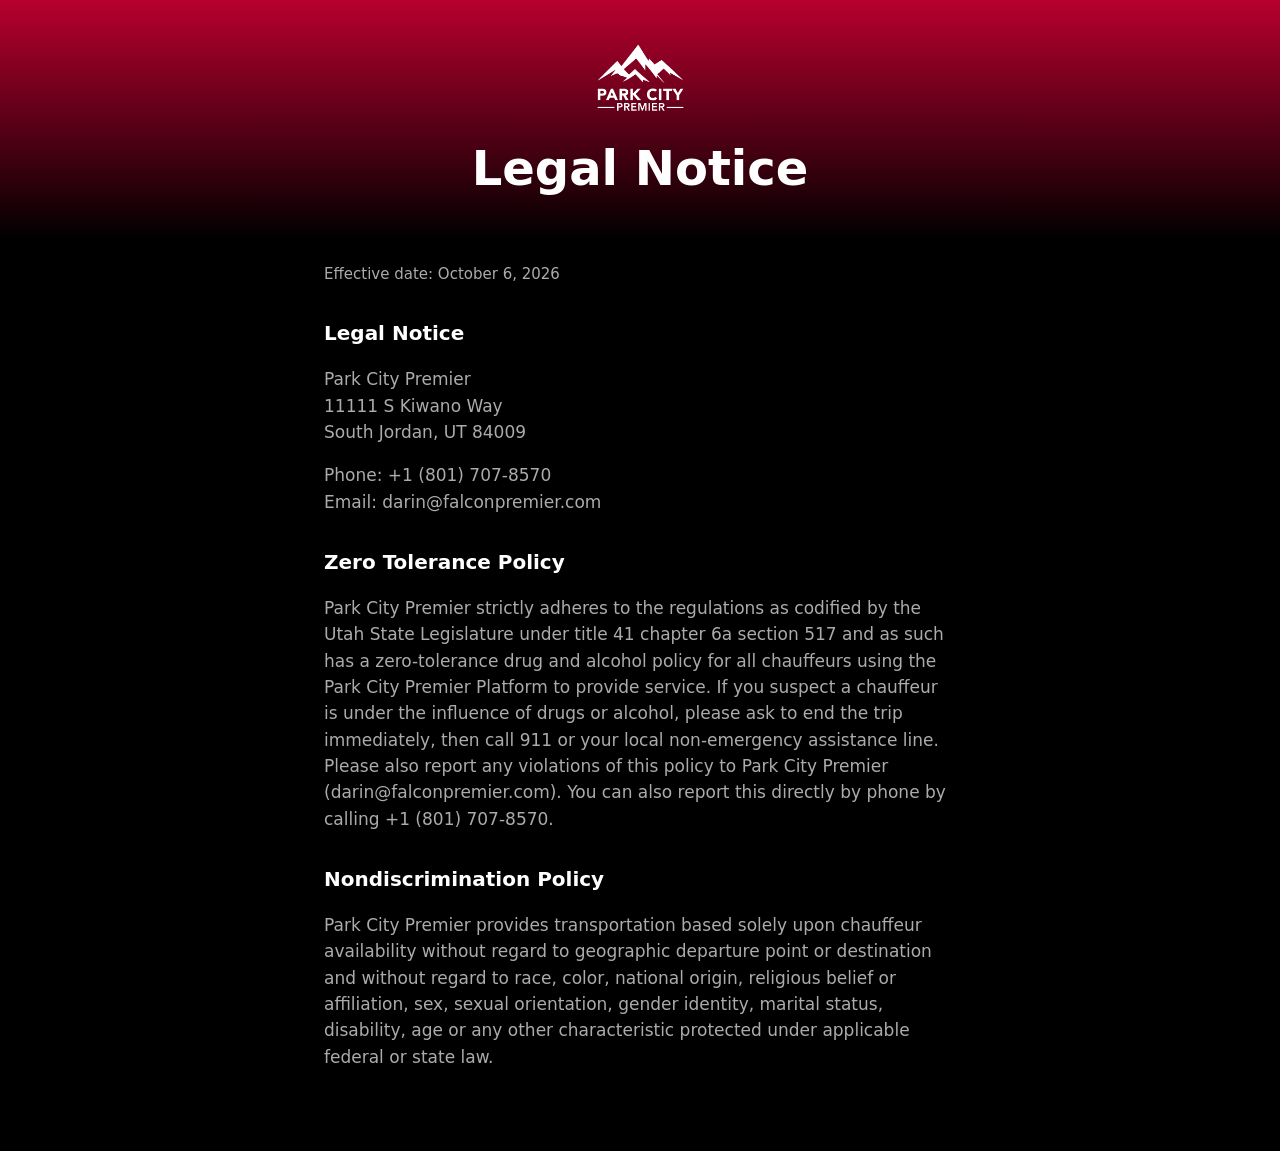
==== legal.html @ f42cf813 "updates legal notice" ====
<!DOCTYPE html>
<html lang="en">
<head>
  <meta charset="utf-8">
  <meta name="viewport" content="width=device-width, initial-scale=1">
  <meta name="color-scheme" content="dark">
  <meta name="theme-color" content="#B8002E">
  <title>Legal Notice | Park City Premier</title>
  <link rel="stylesheet" href="styles.css">
</head>
<body>
  <header class="band">
    <a class="band-logo" href="./"><img src="logo.png" alt="Park City Premier home" width="96" height="96"></a>
    <h1>Legal Notice</h1>
  </header>
  <main class="document">
    <p class="effective">Effective date: October 6, 2026</p>
    <h2>Legal Notice</h2>
    <p>Park City Premier<br>
      11111 S Kiwano Way<br>
      South Jordan, UT 84009</p>
    <p>Phone: +1 (801) 707-8570<br>
      Email: darin@falconpremier.com</p>
    <h2>Zero Tolerance Policy</h2>
    <p>Park City Premier strictly adheres to the regulations as codified by the Utah State Legislature under title 41 chapter 6a section 517 and as such has a zero-tolerance drug and alcohol policy for all chauffeurs using the Park City Premier Platform to provide service. If you suspect a chauffeur is under the influence of drugs or alcohol, please ask to end the trip immediately, then call 911 or your local non-emergency assistance line. Please also report any violations of this policy to Park City Premier (darin@falconpremier.com). You can also report this directly by phone by calling +1 (801) 707-8570.</p>
    <h2>Nondiscrimination Policy</h2>
    <p>Park City Premier provides transportation based solely upon chauffeur availability without regard to geographic departure point or destination and without regard to race, color, national origin, religious belief or affiliation, sex, sexual orientation, gender identity, marital status, disability, age or any other characteristic protected under applicable federal or state law.</p>
  </main>
</body>
</html>
---- styles.css ----
:root {
  --accent-red: #B8002E;
  --primary-text: #FFFFFF;
  --body-text: #ABABAB;
  --screen-background: #000000;
  color-scheme: dark;
}

* {
  box-sizing: border-box;
}

html,
body {
  margin: 0;
}

body {
  min-height: 100vh;
  min-height: 100dvh;
  background-color: var(--screen-background);
  color: var(--primary-text);
  font-family: -apple-system, BlinkMacSystemFont, "SF Pro Text", system-ui, "Helvetica Neue", Arial, sans-serif;
  -webkit-font-smoothing: antialiased;
  -webkit-text-size-adjust: 100%;
}

.landing {
  display: flex;
  align-items: center;
  justify-content: center;
  padding: 48px 24px;
  background-image: linear-gradient(to bottom, var(--accent-red) 0%, var(--screen-background) 65%);
  background-repeat: no-repeat;
}

.landing-content {
  display: flex;
  flex-direction: column;
  align-items: center;
  gap: 40px;
  width: 100%;
  max-width: 360px;
}

.logo {
  margin: 0;
}

.logo img {
  display: block;
  width: min(240px, 60vw);
  height: auto;
}

.actions {
  display: flex;
  flex-direction: column;
  gap: 12px;
  width: 100%;
}

.button {
  display: flex;
  align-items: center;
  justify-content: center;
  height: 56px;
  border-radius: 16px;
  background-color: var(--accent-red);
  color: var(--primary-text);
  font-size: 17px;
  font-weight: 600;
  text-decoration: none;
}

.button:hover {
  filter: brightness(1.1);
}

.button:active {
  opacity: 0.85;
}

.button:focus-visible {
  outline: 2px solid var(--primary-text);
  outline-offset: 3px;
}

.band {
  padding: 32px 24px 44px;
  background-image: linear-gradient(to bottom, var(--accent-red), var(--screen-background));
  text-align: center;
}

.band-logo {
  display: inline-block;
  margin-bottom: 8px;
}

.band-logo img {
  display: block;
  width: 96px;
  height: auto;
}

.band h1 {
  margin: 0;
  font-size: clamp(32px, 8vw, 48px);
  font-weight: 800;
}

.document {
  max-width: 680px;
  margin: 0 auto;
  padding: 8px 24px 64px;
  color: var(--body-text);
  font-size: 17px;
  line-height: 1.55;
}

.document h2 {
  margin: 32px 0 8px;
  color: var(--primary-text);
  font-size: 20px;
  font-weight: 600;
}

.document a {
  color: var(--primary-text);
}

.effective {
  font-size: 15px;
}

@media print {
  body {
    min-height: 0;
  }

  :root {
    --primary-text: #000000;
    --body-text: #000000;
    --screen-background: #FFFFFF;
  }

  .band {
    padding: 0 0 16px;
    background-image: none;
  }

  .band-logo {
    display: none;
  }
}
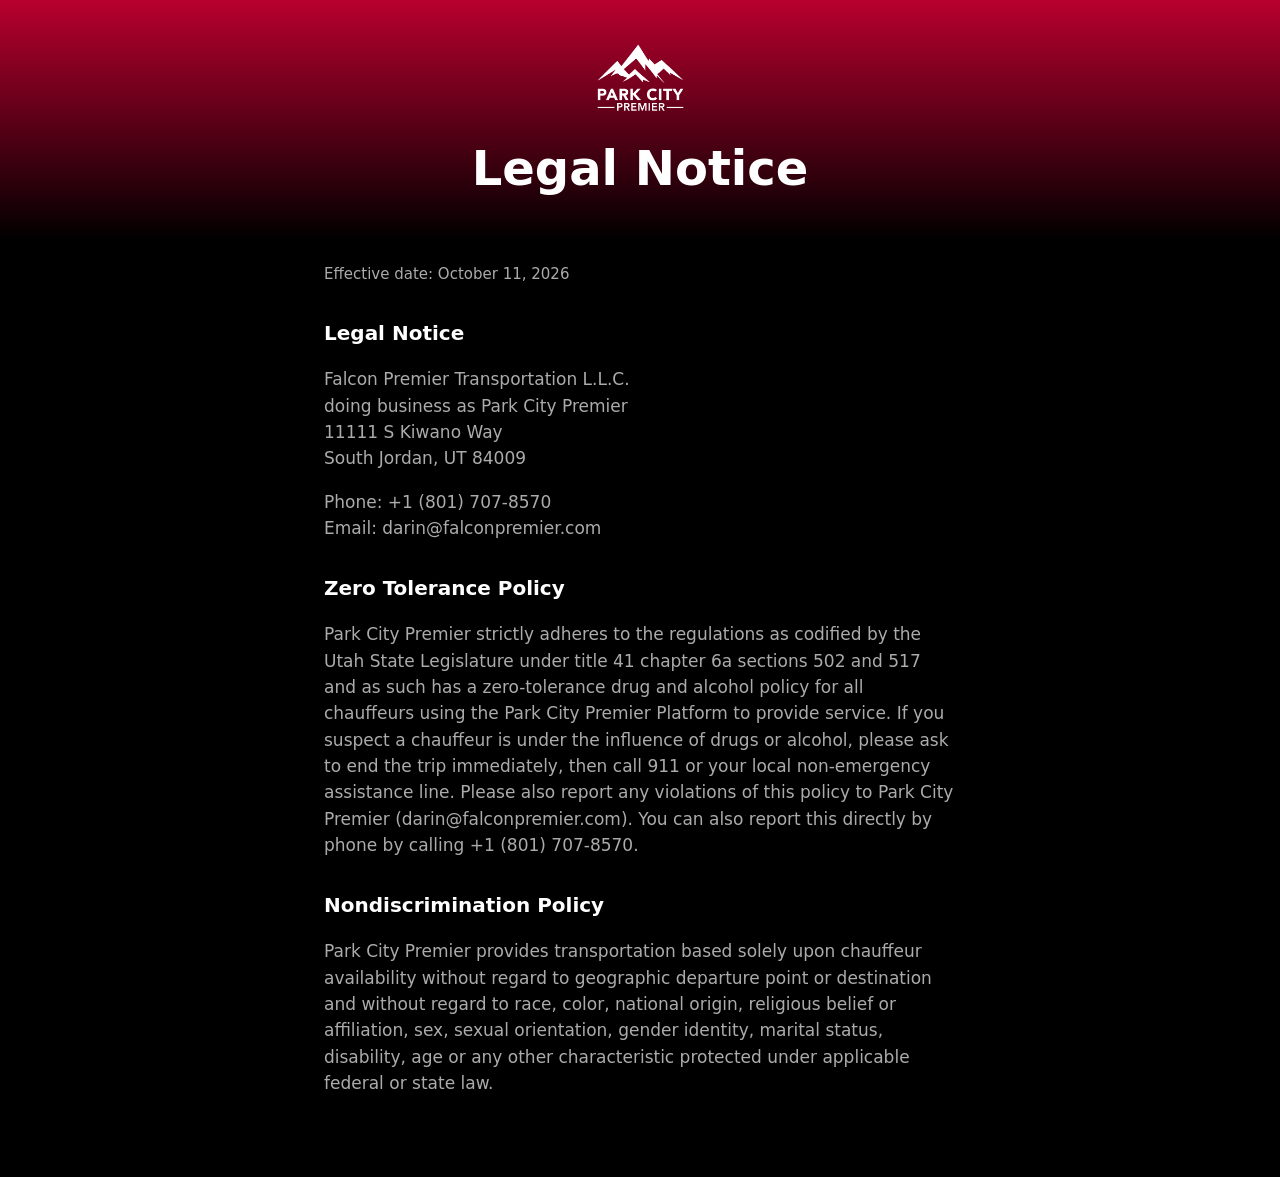
==== commit b109f41c: "update initial legal notice" ====
--- a/legal.html
+++ b/legal.html
@@ -14,15 +14,16 @@
     <h1>Legal Notice</h1>
   </header>
   <main class="document">
-    <p class="effective">Effective date: October 6, 2026</p>
+    <p class="effective">Effective date: October 11, 2026</p>
     <h2>Legal Notice</h2>
-    <p>Park City Premier<br>
+    <p>Falcon Premier Transportation L.L.C.<br>
+      doing business as Park City Premier<br>
       11111 S Kiwano Way<br>
       South Jordan, UT 84009</p>
     <p>Phone: +1 (801) 707-8570<br>
       Email: darin@falconpremier.com</p>
     <h2>Zero Tolerance Policy</h2>
-    <p>Park City Premier strictly adheres to the regulations as codified by the Utah State Legislature under title 41 chapter 6a section 517 and as such has a zero-tolerance drug and alcohol policy for all chauffeurs using the Park City Premier Platform to provide service. If you suspect a chauffeur is under the influence of drugs or alcohol, please ask to end the trip immediately, then call 911 or your local non-emergency assistance line. Please also report any violations of this policy to Park City Premier (darin@falconpremier.com). You can also report this directly by phone by calling +1 (801) 707-8570.</p>
+    <p>Park City Premier strictly adheres to the regulations as codified by the Utah State Legislature under title 41 chapter 6a sections 502 and 517 and as such has a zero-tolerance drug and alcohol policy for all chauffeurs using the Park City Premier Platform to provide service. If you suspect a chauffeur is under the influence of drugs or alcohol, please ask to end the trip immediately, then call 911 or your local non-emergency assistance line. Please also report any violations of this policy to Park City Premier (darin@falconpremier.com). You can also report this directly by phone by calling +1 (801) 707-8570.</p>
     <h2>Nondiscrimination Policy</h2>
     <p>Park City Premier provides transportation based solely upon chauffeur availability without regard to geographic departure point or destination and without regard to race, color, national origin, religious belief or affiliation, sex, sexual orientation, gender identity, marital status, disability, age or any other characteristic protected under applicable federal or state law.</p>
   </main>
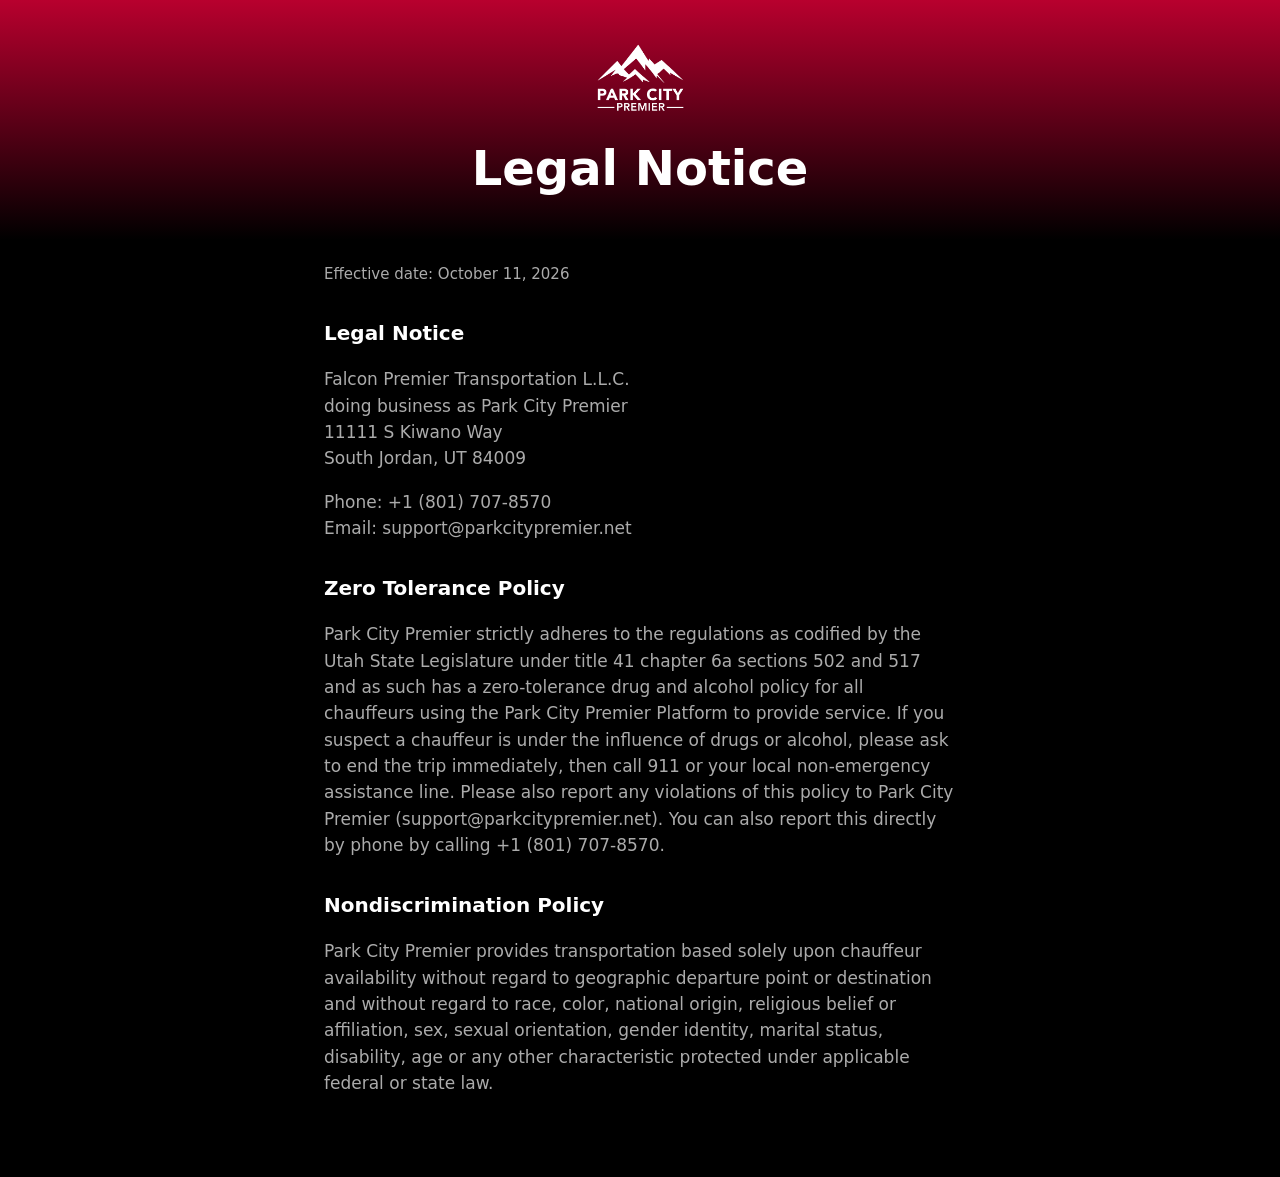
==== commit debcf073: "updates support email" ====
--- a/legal.html
+++ b/legal.html
@@ -21,9 +21,9 @@
       11111 S Kiwano Way<br>
       South Jordan, UT 84009</p>
     <p>Phone: +1 (801) 707-8570<br>
-      Email: darin@falconpremier.com</p>
+      Email: support@parkcitypremier.net</p>
     <h2>Zero Tolerance Policy</h2>
-    <p>Park City Premier strictly adheres to the regulations as codified by the Utah State Legislature under title 41 chapter 6a sections 502 and 517 and as such has a zero-tolerance drug and alcohol policy for all chauffeurs using the Park City Premier Platform to provide service. If you suspect a chauffeur is under the influence of drugs or alcohol, please ask to end the trip immediately, then call 911 or your local non-emergency assistance line. Please also report any violations of this policy to Park City Premier (darin@falconpremier.com). You can also report this directly by phone by calling +1 (801) 707-8570.</p>
+    <p>Park City Premier strictly adheres to the regulations as codified by the Utah State Legislature under title 41 chapter 6a sections 502 and 517 and as such has a zero-tolerance drug and alcohol policy for all chauffeurs using the Park City Premier Platform to provide service. If you suspect a chauffeur is under the influence of drugs or alcohol, please ask to end the trip immediately, then call 911 or your local non-emergency assistance line. Please also report any violations of this policy to Park City Premier (support@parkcitypremier.net). You can also report this directly by phone by calling +1 (801) 707-8570.</p>
     <h2>Nondiscrimination Policy</h2>
     <p>Park City Premier provides transportation based solely upon chauffeur availability without regard to geographic departure point or destination and without regard to race, color, national origin, religious belief or affiliation, sex, sexual orientation, gender identity, marital status, disability, age or any other characteristic protected under applicable federal or state law.</p>
   </main>
--- a/styles.css
+++ b/styles.css
@@ -2,6 +2,7 @@
   --accent-red: #B8002E;
   --primary-text: #FFFFFF;
   --body-text: #ABABAB;
+  --surface-gray: #252528;
   --screen-background: #000000;
   color-scheme: dark;
 }
@@ -125,6 +126,53 @@
   font-weight: 600;
 }
 
+.document h3 {
+  margin: 24px 0 4px;
+  color: var(--primary-text);
+  font-size: 17px;
+  font-weight: 600;
+}
+
+.document h2 + h3 {
+  margin-top: 12px;
+}
+
+.document strong,
+.document th {
+  color: var(--primary-text);
+  font-weight: 600;
+}
+
+.document ul {
+  margin: 8px 0 16px;
+  padding-left: 20px;
+}
+
+.document li + li {
+  margin-top: 8px;
+}
+
+.document table {
+  width: 100%;
+  margin: 12px 0 16px;
+  border-collapse: collapse;
+  font-size: 15px;
+  line-height: 1.45;
+}
+
+.document th,
+.document td {
+  padding: 10px 12px 10px 0;
+  border-bottom: 1px solid var(--surface-gray);
+  text-align: left;
+  vertical-align: top;
+}
+
+.document th:last-child,
+.document td:last-child {
+  padding-right: 0;
+}
+
 .document a {
   color: var(--primary-text);
 }
@@ -141,6 +189,7 @@
   :root {
     --primary-text: #000000;
     --body-text: #000000;
+    --surface-gray: #BBBBBB;
     --screen-background: #FFFFFF;
   }
 
